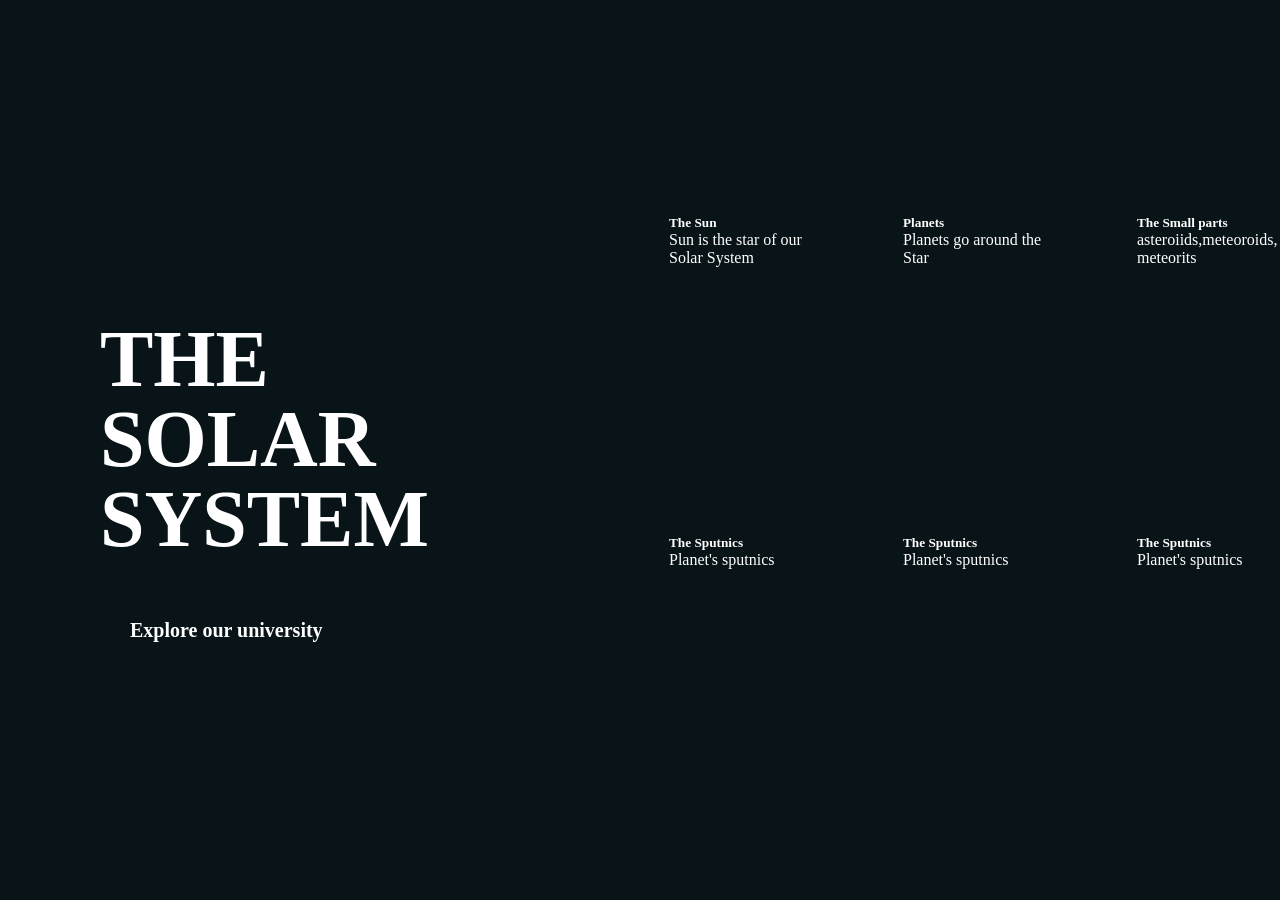
==== index.html @ b72be93f "Rename try.html to index.html" ====
<!DOCTYPE html>
<html lang="en">
   <body>
       <head>
        <title>The Solar System</title>
        <link href='./try.css'rel='stylesheet' href='style.css'></link>
        <meta name="viewport" content="width=device-width, initial-scale=1.0">
        <link href="https://fonts.googleapis.com/css2?family=Libre+Baskerville&display=swap" rel="stylesheet">
        <link href="firstpage.html">
       </head>
    <section class="showcase">
        <header>
            <h2 class="logo">The<br> Solar<br> System</h2>
            <h3>Explore our university</h3>
        </header>
        <video src="spacebackground.mp4" muted loop autoplay></video> 

     <div class="overlay"></div>
     <div class="col">
        <a href="./firstpage.html">
         <div class="card card1">
             <h5>The Sun</h5>
             <p>Sun is the star of our Solar System</p>
         </div>
        </a>
         <div class="card card2">
            <h5>Planets</h5>
            <p>Planets go around the Star</p>
         </div>
         <div class="card card3">
            <h5>The Small parts</h5>
            <p>asteroiids,meteoroids,<br>
                meteorits</p>
         </div>
         <div class="card card4">
            <h5>The Sputnics</h5>
            <p>Planet's sputnics</p>
         </div>
         <div class="card card5">
            <h5>The Sputnics</h5>
            <p>Planet's sputnics</p>
         </div>
         <div class="card card6">
            <h5>The Sputnics</h5>
            <p>Planet's sputnics</p>
         </div>

    
    </div>
    </section>

   </body>
</html>
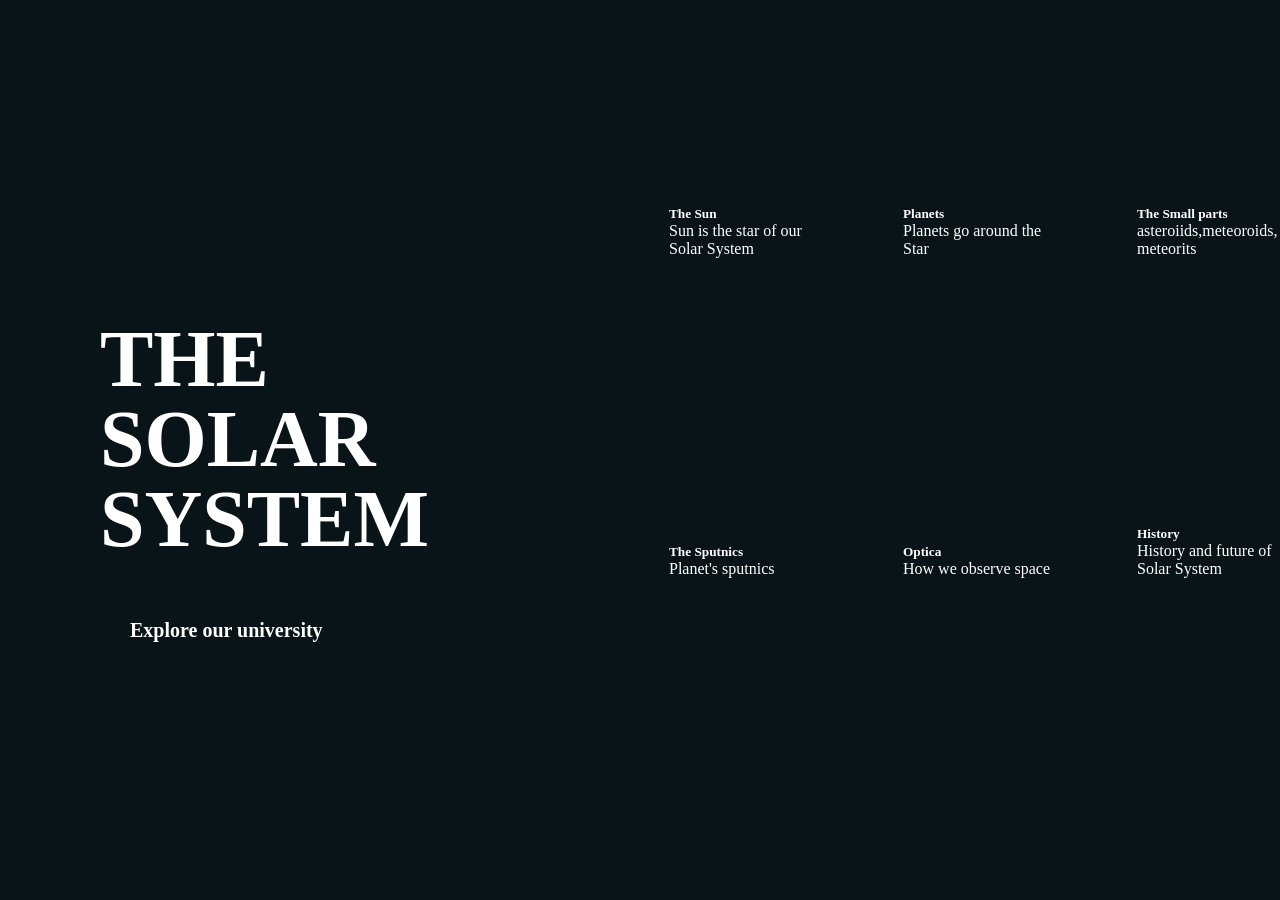
==== commit 1f3cbb2e: "Update index.html" ====
--- a/index.html
+++ b/index.html
@@ -37,17 +37,10 @@
             <p>Planet's sputnics</p>
          </div>
          <div class="card card5">
-            <h5>The Sputnics</h5>
-            <p>Planet's sputnics</p>
+            <h5>Optica</h5>
+            <p>How we observe space</p>
          </div>
          <div class="card card6">
-            <h5>The Sputnics</h5>
-            <p>Planet's sputnics</p>
+            <h5>History</h5>
+            <p>History and future of Solar System</p>
          </div>
-
-    
-    </div>
-    </section>
-
-   </body>
-</html>
